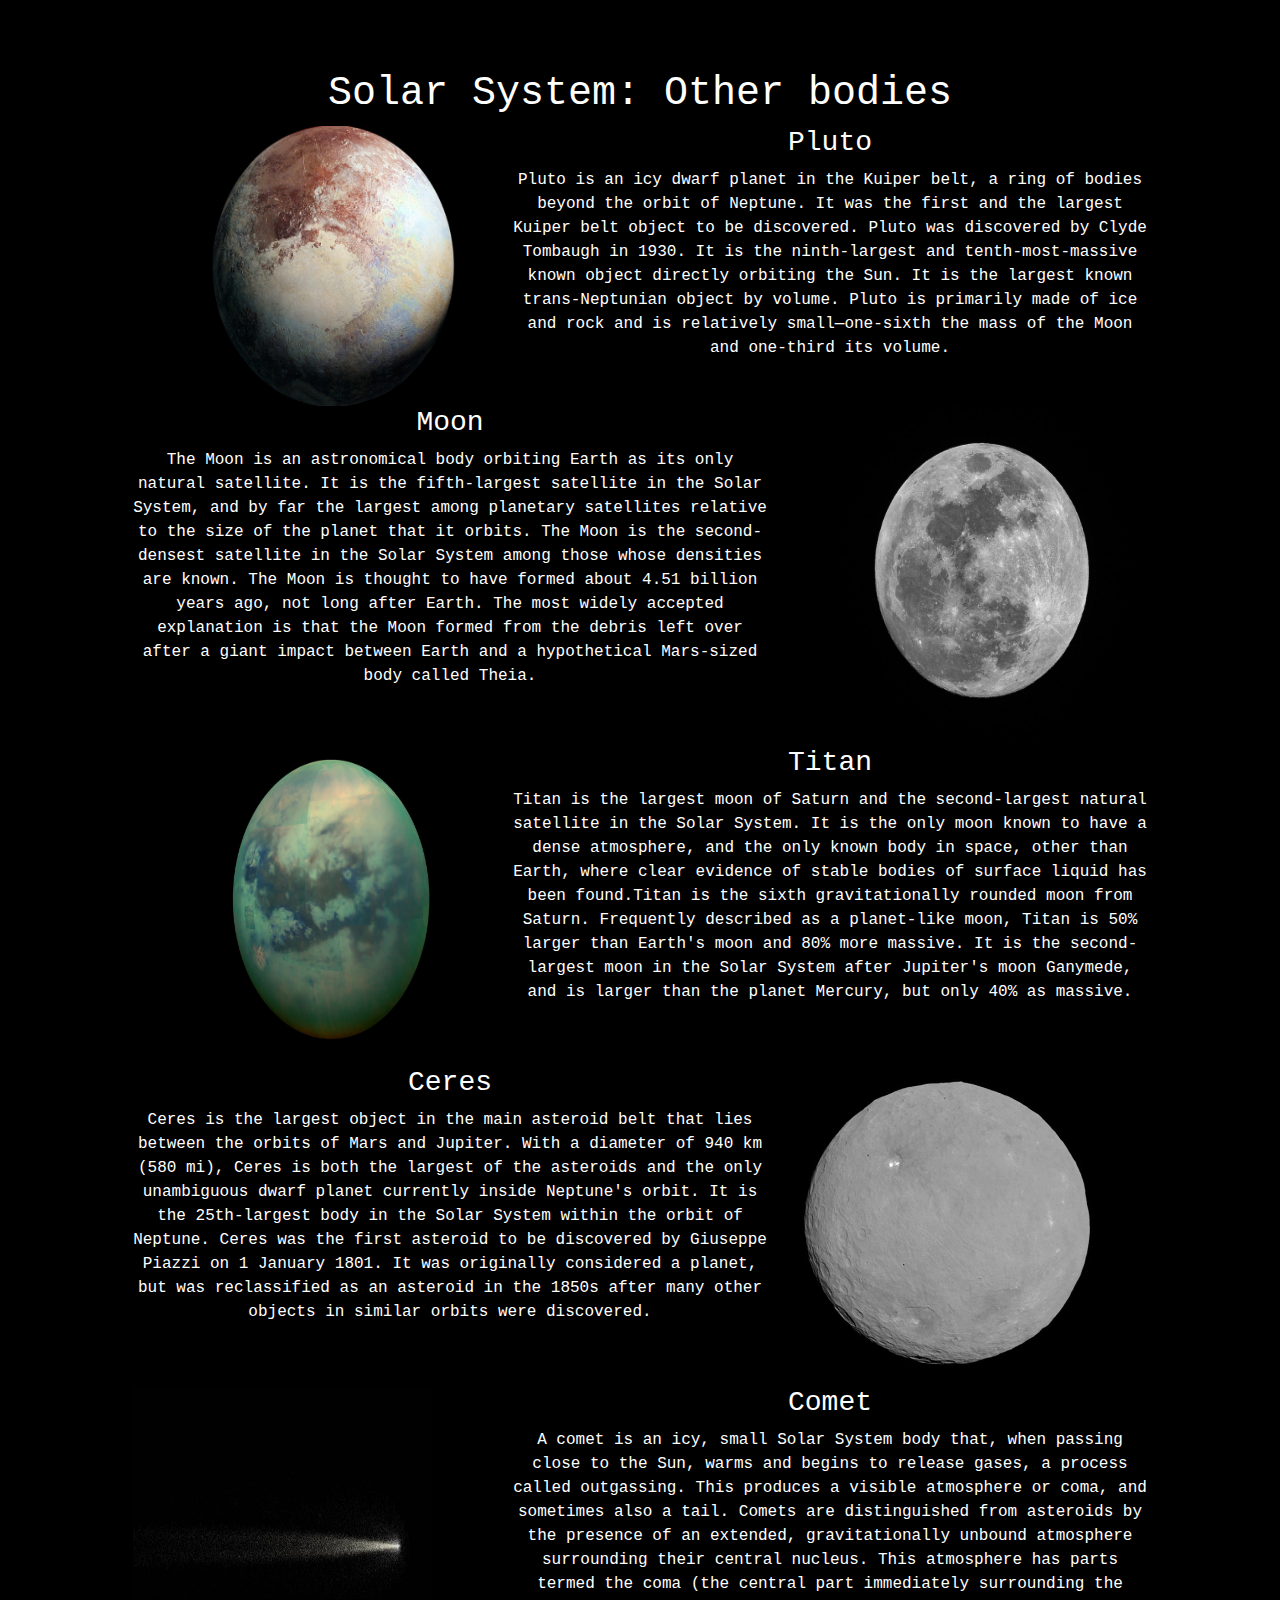
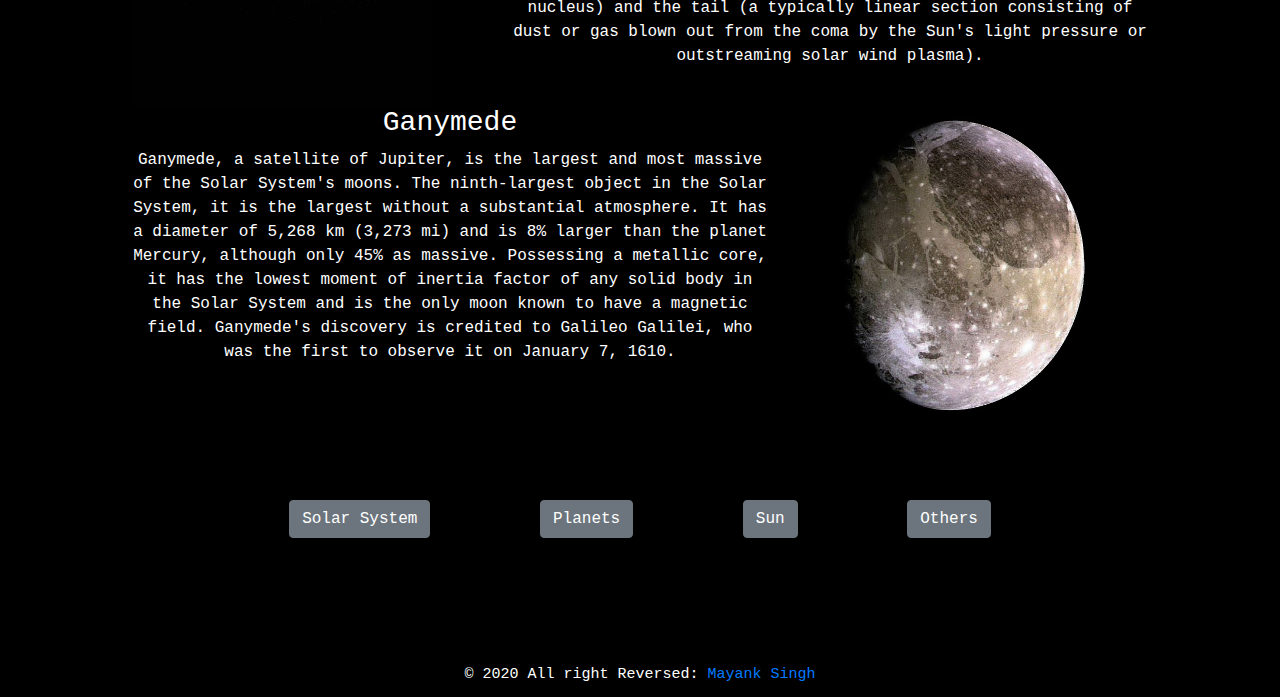
==== others.html @ 8ef4bafe "Added all pages" ====
<!DOCTYPE html>
<html>
    <head>
        <title>Our Solar System</title>
		<meta name="viewport" content="width=device-width, initial-scale=1.0">
		<link rel="stylesheet" href="https://maxcdn.bootstrapcdn.com/bootstrap/4.0.0/css/bootstrap.min.css" integrity="sha384-Gn5384xqQ1aoWXA+058RXPxPg6fy4IWvTNh0E263XmFcJlSAwiGgFAW/dAiS6JXm" crossorigin="anonymous">
		<link rel="stylesheet" href="style.css">
	    <!--<style>
            @media (min-width: 500px) {
                header::before {
                    font-size: 32px;
                }
            }

            @media (max-width: 499px) {
                header::before {
                    font-size: 16px;
                }
            }
        </style>-->
    </head>
    <body>	
		<div class='container'>
			<header><h1> Solar System: Other bodies </h1></header>
			
			<div class="row justify-content-center">
				<div class="col-4">
					<img src='pluto.jpg' height='280px' width='400px' alt='Pluto' title='Pluto'/>
				</div>
				<div class="col-7" style='text-align:center'>
					<h3> Pluto </h3>
					<p style='text-align:center'>
						Pluto is an icy dwarf planet in the Kuiper belt, a ring of bodies beyond the orbit of Neptune. It was the first and the largest Kuiper belt object to be discovered.
						Pluto was discovered by Clyde Tombaugh in 1930. It is the ninth-largest and tenth-most-massive known object directly orbiting the Sun. It is the largest known 
						trans-Neptunian object by volume. Pluto is primarily made of ice and rock and is relatively small—one-sixth the mass of the Moon and one-third its volume.
					</p>
				</div>
			</div>
			<div class="row justify-content-center">
				<div class="col-7" style='text-align:center'>
					<h3> Moon </h3>
					<p style='text-align:center'>
						The Moon is an astronomical body orbiting Earth as its only natural satellite. It is the fifth-largest satellite in the Solar System, and by far the largest among 
						planetary satellites relative to the size of the planet that it orbits. The Moon is the second-densest satellite in the Solar System among those whose densities are known. 
						The Moon is thought to have formed about 4.51 billion years ago, not long after Earth. The most widely accepted explanation is that the Moon formed from the debris left 
						over after a giant impact between Earth and a hypothetical Mars-sized body called Theia. 
					</p>
				</div>
				<div class="col-4">
					<img src='moon.jpg' height='340px' width='380px' alt='Moon' title='Moon'/>
				</div>				
			</div>
			<div class="row justify-content-center">
				<div class="col-4">
					<img src='titan.jpeg' height='320px' width='400px' alt='Titan' title='Titan'/>
				</div>
				<div class="col-7" style='text-align:center'>
					<h3> Titan </h3>
					<p style='text-align:center'>
						Titan is the largest moon of Saturn and the second-largest natural satellite in the Solar System. It is the only moon known to have a dense atmosphere, and the only known 
						body in space, other than Earth, where clear evidence of stable bodies of surface liquid has been found.Titan is the sixth gravitationally rounded moon from Saturn. 
						Frequently described as a planet-like moon, Titan is 50% larger than Earth's moon and 80% more massive. It is the second-largest moon in the Solar System after Jupiter's
						moon Ganymede, and is larger than the planet Mercury, but only 40% as massive.
					</p>
				</div>
			</div>
			<div class="row justify-content-center">
				<div class="col-7" style='text-align:center'>
					<h3> Ceres </h3>
					<p style='text-align:center'>
						Ceres is the largest object in the main asteroid belt that lies between the orbits of Mars and Jupiter. With a diameter of 940 km (580 mi), Ceres is both the largest of the 
						asteroids and the only unambiguous dwarf planet currently inside Neptune's orbit. It is the 25th-largest body in the Solar System within the orbit of Neptune. Ceres was the 
						first asteroid to be discovered by Giuseppe Piazzi on 1 January 1801. It was originally considered a planet, but was reclassified as an asteroid in the 1850s after many other 
						objects in similar orbits were discovered.
					</p>
				</div>
				<div class="col-4">
					<img src='ceres.jpg' height='320px' width='300px' alt='Ceres' title='Ceres'/>
				</div>				
			</div>
			<div class="row justify-content-center">
				<div class="col-4">
					<img src='comet.jpg' height='320px' width='300px' alt='Comet' title='Comet'/>
				</div>
				<div class="col-7" style='text-align:center'>
					<h3> Comet </h3>
					<p style='text-align:center'>
						A comet is an icy, small Solar System body that, when passing close to the Sun, warms and begins to release gases, a process called outgassing. This produces a visible atmosphere 
						or coma, and sometimes also a tail. Comets are distinguished from asteroids by the presence of an extended, gravitationally unbound atmosphere surrounding their central nucleus. 
						This atmosphere has parts termed the coma (the central part immediately surrounding the nucleus) and the tail (a typically linear section consisting of dust or gas blown out from 
						the coma by the Sun's light pressure or outstreaming solar wind plasma).
					</p>
				</div>
			</div>
			<div class="row justify-content-center">
				<div class="col-7" style='text-align:center'>
					<h3> Ganymede </h3>
					<p style='text-align:center'>
						Ganymede, a satellite of Jupiter, is the largest and most massive of the Solar System's moons. The ninth-largest object in the Solar System, it is the largest without a substantial 
						atmosphere. It has a diameter of 5,268 km (3,273 mi) and is 8% larger than the planet Mercury, although only 45% as massive. Possessing a metallic core, it has the lowest moment of 
						inertia factor of any solid body in the Solar System and is the only moon known to have a magnetic field. Ganymede's discovery is credited to Galileo Galilei, who was the first to 
						observe it on January 7, 1610.
					</p>
				</div>
				<div class="col-4">
					<img src='Ganymede.jpg' height='320px' width='300px' alt='Ganymede' title='Ganymede'/>
				</div>				
			</div>	
			</br>
			<nav>
				<div class="text-center">
					<button class="btn btn-secondary"><a href='index.html'>Solar System</a></button>
					<button class="btn btn-secondary"><a href='planets.html'>Planets</a></button> 
					<button class="btn btn-secondary"><a href='sun.html'>  Sun  </a></button>
					<button class="btn btn-secondary"><a href='others.html'>Others</a></button>
				</div>
			</nav>
			<section id="footer">
				<div class="row">
					<div class="col-xs-12 col-sm-12 col-md-12 mt-2 mt-sm-2 text-center text-white">
						<p class="h6">© 2020 All right Reversed: <a href="" target="_blank" style='text-decoration:none'>Mayank Singh</a></p>
					</div>
				</div>	
			</section>

			
		</div>
    </body>
</html>
---- style.css ----
header {
	color:white;
	text-align:center;
	padding-top:70px;
	font-weight:bold;
	font-size:44px;
}
table {
	width:100%;
	text-align:center;
}
button a:hover {
	font-size:130%;
	text-decoration:none;
	text-transform:uppercase;
	color:white;
}
td > a{
    display:block;
	text-decoration:none;
	color:white;
}
td  a:hover{
    display:block;
	text-decoration:none;
	color:blue;
}
p::selection{
	background-color:yellow;
	color:red;
}
#main {
  #background-image: url('639118.jpg');
  #font-family: OCR A Extended;
  #font-family: "Courier New", Courier, monospace;
  font-family: "Lucida Console", Monaco, monospace;
  background-repeat: no-repeat;
  background-color:#0b1306;
  color:white;
  #background-size:cover;
}
p, nav {
	animation: createBox 1s;
}
@keyframes createBox {
  from {
    transform: scale(0);
  }
  to {
    transform: scale(1);
  }
}
button {
	margin:50px;
}

section {
	margin-top:65px;
	#margin-top:-950px;
	#margin-bottom:5px;
    padding: 5px 0;
}
.h6 {
	font-size:15px;
}
button > a {
	text-decoration:none;
	color:white;
}
body {
	background-color:black;
    font-family: "Lucida Console", Monaco, monospace;
	color:white;
}


.modalDialog {
    position: fixed;
    font-family: Arial, Helvetica, sans-serif;
    top: 0;
    right: 0;
    bottom: 0;
    left: 0;
    background: rgba(0, 0, 0, 0.8);
    z-index: 99999;
    opacity:0;
    -webkit-transition: opacity 400ms ease-in;
    -moz-transition: opacity 400ms ease-in;
    transition: opacity 400ms ease-in;
    pointer-events: none;
}
.modalDialog:target {
    opacity:1;
    pointer-events: auto;
}
.modalDialog > div {
    width: 700px;
    position: relative;
    margin: 10% auto;
    padding: 5px 20px 13px 20px;
    border-radius: 10px;
    background: white;
	color:black;
}
.close {
    background: #606061;
    color: #FFFFFF;
    line-height: 25px;
    position: absolute;
    right: -12px;
    text-align: center;
    top: -10px;
    width: 24px;
    text-decoration: none;
    font-weight: bold;
    -webkit-border-radius: 12px;
    -moz-border-radius: 12px;
    border-radius: 12px;
    -moz-box-shadow: 1px 1px 3px #000;
    -webkit-box-shadow: 1px 1px 3px #000;
    box-shadow: 1px 1px 3px #000;
}
.close:hover {
    background: #00d9ff;
}
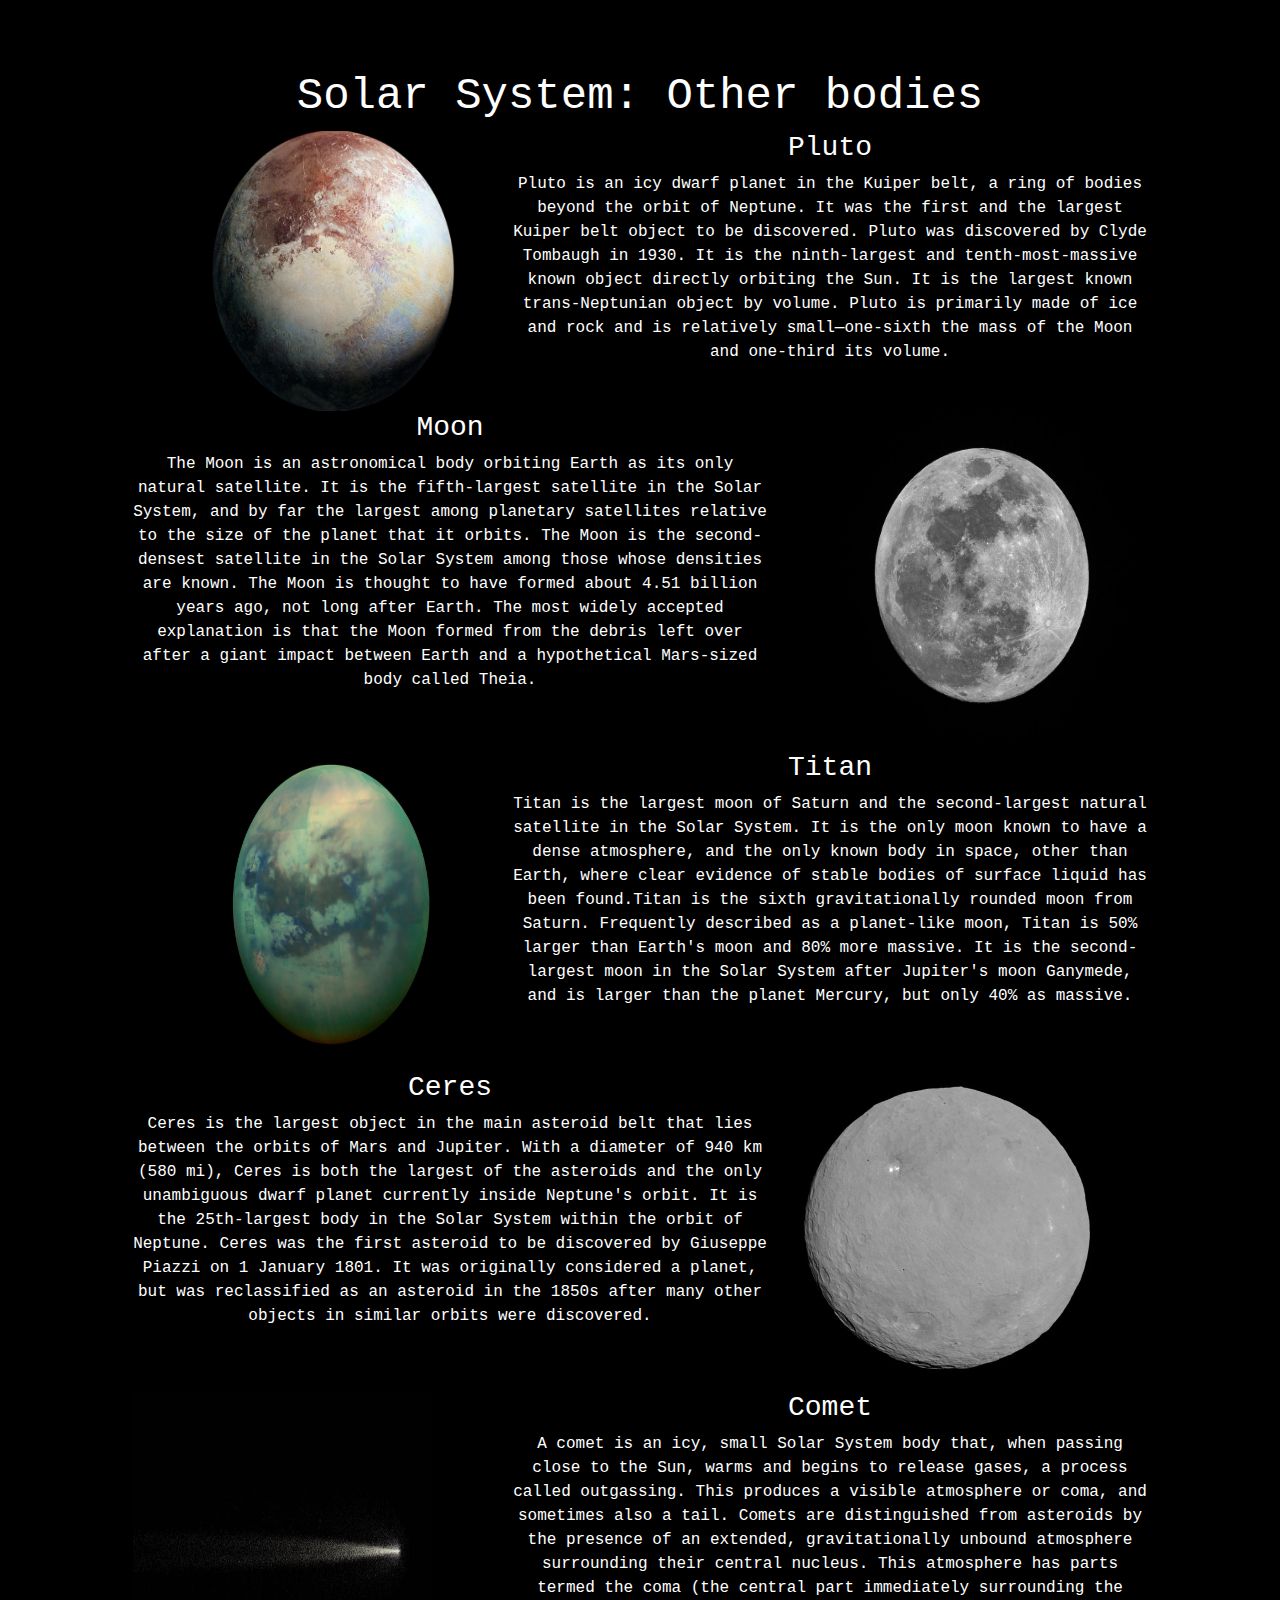
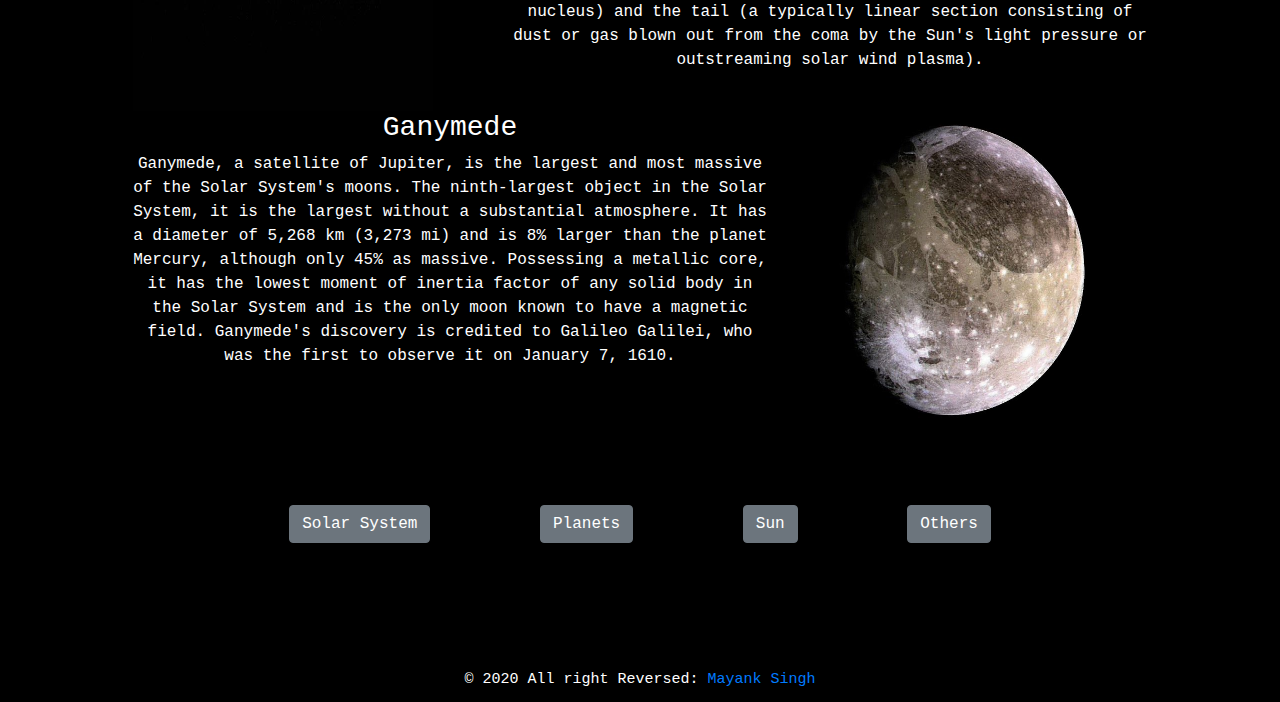
==== commit 37b7537b: "styling for small screens" ====
--- a/others.html
+++ b/others.html
@@ -5,19 +5,19 @@
 		<meta name="viewport" content="width=device-width, initial-scale=1.0">
 		<link rel="stylesheet" href="https://maxcdn.bootstrapcdn.com/bootstrap/4.0.0/css/bootstrap.min.css" integrity="sha384-Gn5384xqQ1aoWXA+058RXPxPg6fy4IWvTNh0E263XmFcJlSAwiGgFAW/dAiS6JXm" crossorigin="anonymous">
 		<link rel="stylesheet" href="style.css">
-	    <!--<style>
+	    <style>
             @media (min-width: 500px) {
-                header::before {
-                    font-size: 32px;
+                h1 {
+                    font-size: 44px;
                 }
             }
 
             @media (max-width: 499px) {
-                header::before {
-                    font-size: 16px;
+                h1 {
+                    font-size: 24px;
                 }
             }
-        </style>-->
+        </style>
     </head>
     <body>	
 		<div class='container'>
--- a/style.css
+++ b/style.css
@@ -3,7 +3,7 @@
 	text-align:center;
 	padding-top:70px;
 	font-weight:bold;
-	font-size:44px;
+	#font-size:44px;
 }
 table {
 	width:100%;
@@ -94,7 +94,7 @@
     pointer-events: auto;
 }
 .modalDialog > div {
-    width: 700px;
+    width: 600px;
     position: relative;
     margin: 10% auto;
     padding: 5px 20px 13px 20px;
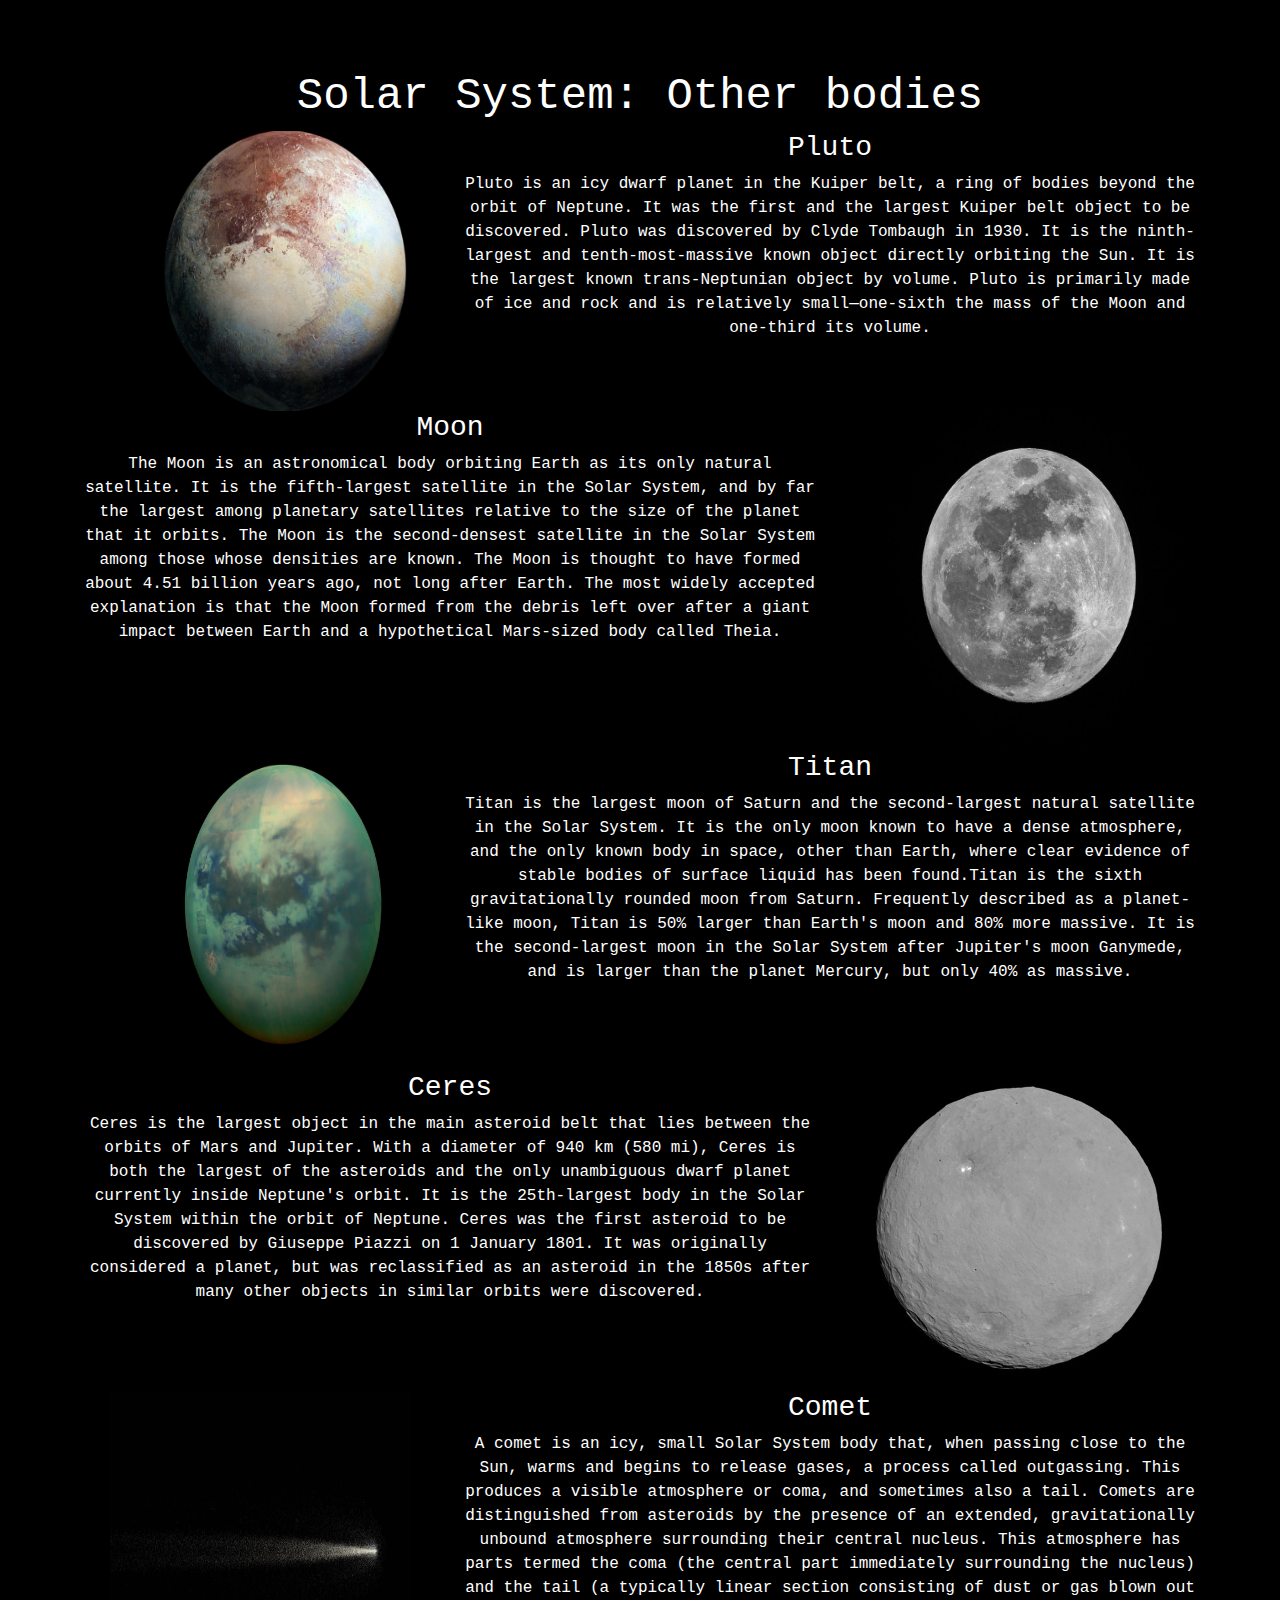
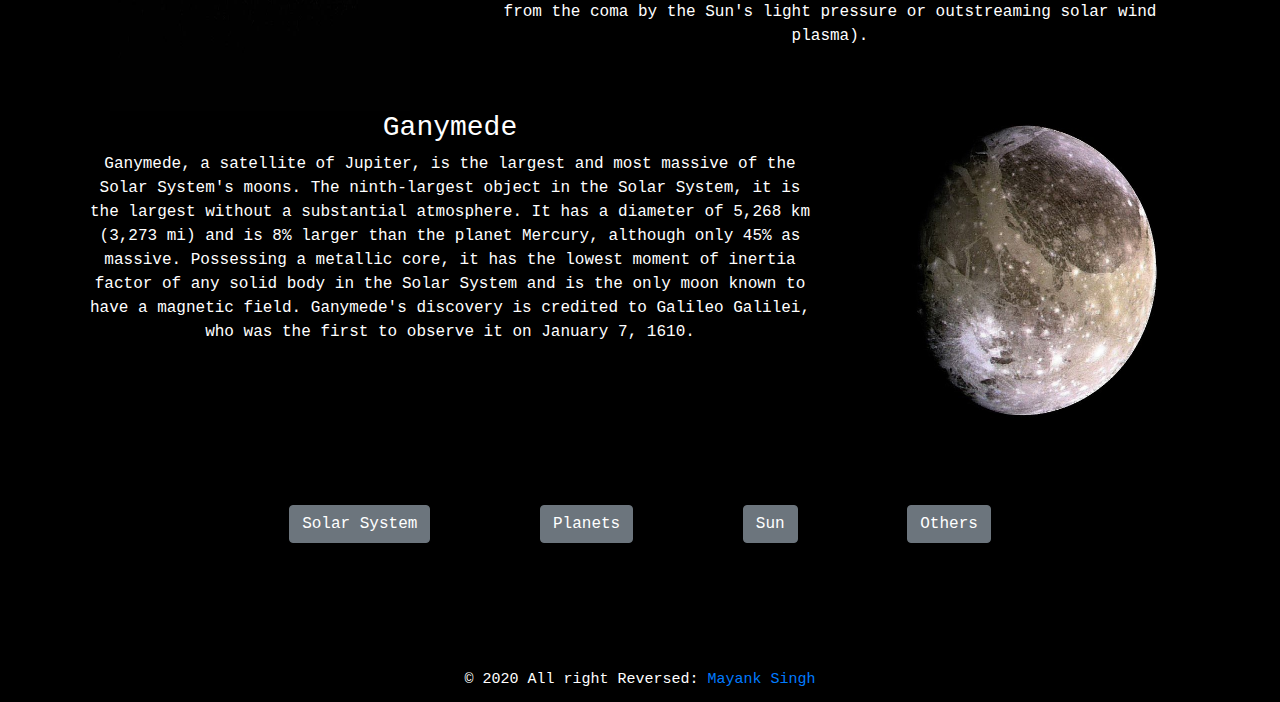
==== commit 171bc452: "modified others.html" ====
--- a/others.html
+++ b/others.html
@@ -24,10 +24,10 @@
 			<header><h1> Solar System: Other bodies </h1></header>
 			
 			<div class="row justify-content-center">
-				<div class="col-4">
-					<img src='pluto.jpg' height='280px' width='400px' alt='Pluto' title='Pluto'/>
+				<div class="col-lg-4 col-xs-3">
+					<img src='pluto.jpg' height='280px' width='400px' alt='Pluto' title='Pluto' class="center"/>
 				</div>
-				<div class="col-7" style='text-align:center'>
+				<div class="col-lg-8 col-xs-9" style='text-align:center'>
 					<h3> Pluto </h3>
 					<p style='text-align:center'>
 						Pluto is an icy dwarf planet in the Kuiper belt, a ring of bodies beyond the orbit of Neptune. It was the first and the largest Kuiper belt object to be discovered.
@@ -37,7 +37,7 @@
 				</div>
 			</div>
 			<div class="row justify-content-center">
-				<div class="col-7" style='text-align:center'>
+				<div class="col-lg-8 col-xs-9" style='text-align:center'>
 					<h3> Moon </h3>
 					<p style='text-align:center'>
 						The Moon is an astronomical body orbiting Earth as its only natural satellite. It is the fifth-largest satellite in the Solar System, and by far the largest among 
@@ -46,15 +46,15 @@
 						over after a giant impact between Earth and a hypothetical Mars-sized body called Theia. 
 					</p>
 				</div>
-				<div class="col-4">
-					<img src='moon.jpg' height='340px' width='380px' alt='Moon' title='Moon'/>
+				<div class="col-lg-4 col-xs-3">
+					<img src='moon.jpg' height='340px' width='380px' alt='Moon' title='Moon' class="center"/>
 				</div>				
 			</div>
 			<div class="row justify-content-center">
-				<div class="col-4">
-					<img src='titan.jpeg' height='320px' width='400px' alt='Titan' title='Titan'/>
+				<div class="col-lg-4 col-xs-3">
+					<img src='titan.jpeg' height='320px' width='400px' alt='Titan' title='Titan' class="center"/>
 				</div>
-				<div class="col-7" style='text-align:center'>
+				<div class="col-lg-8 col-xs-9" style='text-align:center'>
 					<h3> Titan </h3>
 					<p style='text-align:center'>
 						Titan is the largest moon of Saturn and the second-largest natural satellite in the Solar System. It is the only moon known to have a dense atmosphere, and the only known 
@@ -65,7 +65,7 @@
 				</div>
 			</div>
 			<div class="row justify-content-center">
-				<div class="col-7" style='text-align:center'>
+				<div class="col-lg-8 col-xs-9" style='text-align:center'>
 					<h3> Ceres </h3>
 					<p style='text-align:center'>
 						Ceres is the largest object in the main asteroid belt that lies between the orbits of Mars and Jupiter. With a diameter of 940 km (580 mi), Ceres is both the largest of the 
@@ -74,15 +74,15 @@
 						objects in similar orbits were discovered.
 					</p>
 				</div>
-				<div class="col-4">
-					<img src='ceres.jpg' height='320px' width='300px' alt='Ceres' title='Ceres'/>
+				<div class="col-lg-4 col-xs-3">
+					<img src='ceres.jpg' height='320px' width='300px' alt='Ceres' title='Ceres' class="center"/>
 				</div>				
 			</div>
 			<div class="row justify-content-center">
-				<div class="col-4">
-					<img src='comet.jpg' height='320px' width='300px' alt='Comet' title='Comet'/>
+				<div class="col-lg-4 col-xs-3">
+					<img src='comet.jpg' height='320px' width='300px' alt='Comet' title='Comet' class="center"/>
 				</div>
-				<div class="col-7" style='text-align:center'>
+				<div class="col-lg-8 col-xs-9" style='text-align:center'>
 					<h3> Comet </h3>
 					<p style='text-align:center'>
 						A comet is an icy, small Solar System body that, when passing close to the Sun, warms and begins to release gases, a process called outgassing. This produces a visible atmosphere 
@@ -93,7 +93,7 @@
 				</div>
 			</div>
 			<div class="row justify-content-center">
-				<div class="col-7" style='text-align:center'>
+				<div class="col-lg-8 col-xs-9" style='text-align:center'>
 					<h3> Ganymede </h3>
 					<p style='text-align:center'>
 						Ganymede, a satellite of Jupiter, is the largest and most massive of the Solar System's moons. The ninth-largest object in the Solar System, it is the largest without a substantial 
@@ -102,8 +102,8 @@
 						observe it on January 7, 1610.
 					</p>
 				</div>
-				<div class="col-4">
-					<img src='Ganymede.jpg' height='320px' width='300px' alt='Ganymede' title='Ganymede'/>
+				<div class="col-lg-4 col-xs-3">
+					<img src='Ganymede.jpg' height='320px' width='300px' alt='Ganymede' title='Ganymede' class="center"/>
 				</div>				
 			</div>	
 			</br>
--- a/style.css
+++ b/style.css
@@ -94,7 +94,7 @@
     pointer-events: auto;
 }
 .modalDialog > div {
-    width: 600px;
+    #width: 600px;
     position: relative;
     margin: 10% auto;
     padding: 5px 20px 13px 20px;
@@ -107,7 +107,8 @@
     color: #FFFFFF;
     line-height: 25px;
     position: absolute;
-    right: -12px;
+    #right: -12px;
+	#left: 0px;
     text-align: center;
     top: -10px;
     width: 24px;
@@ -122,4 +123,10 @@
 }
 .close:hover {
     background: #00d9ff;
+}
+
+.center {
+  display: block;
+  margin-left: auto;
+  margin-right: auto;
 }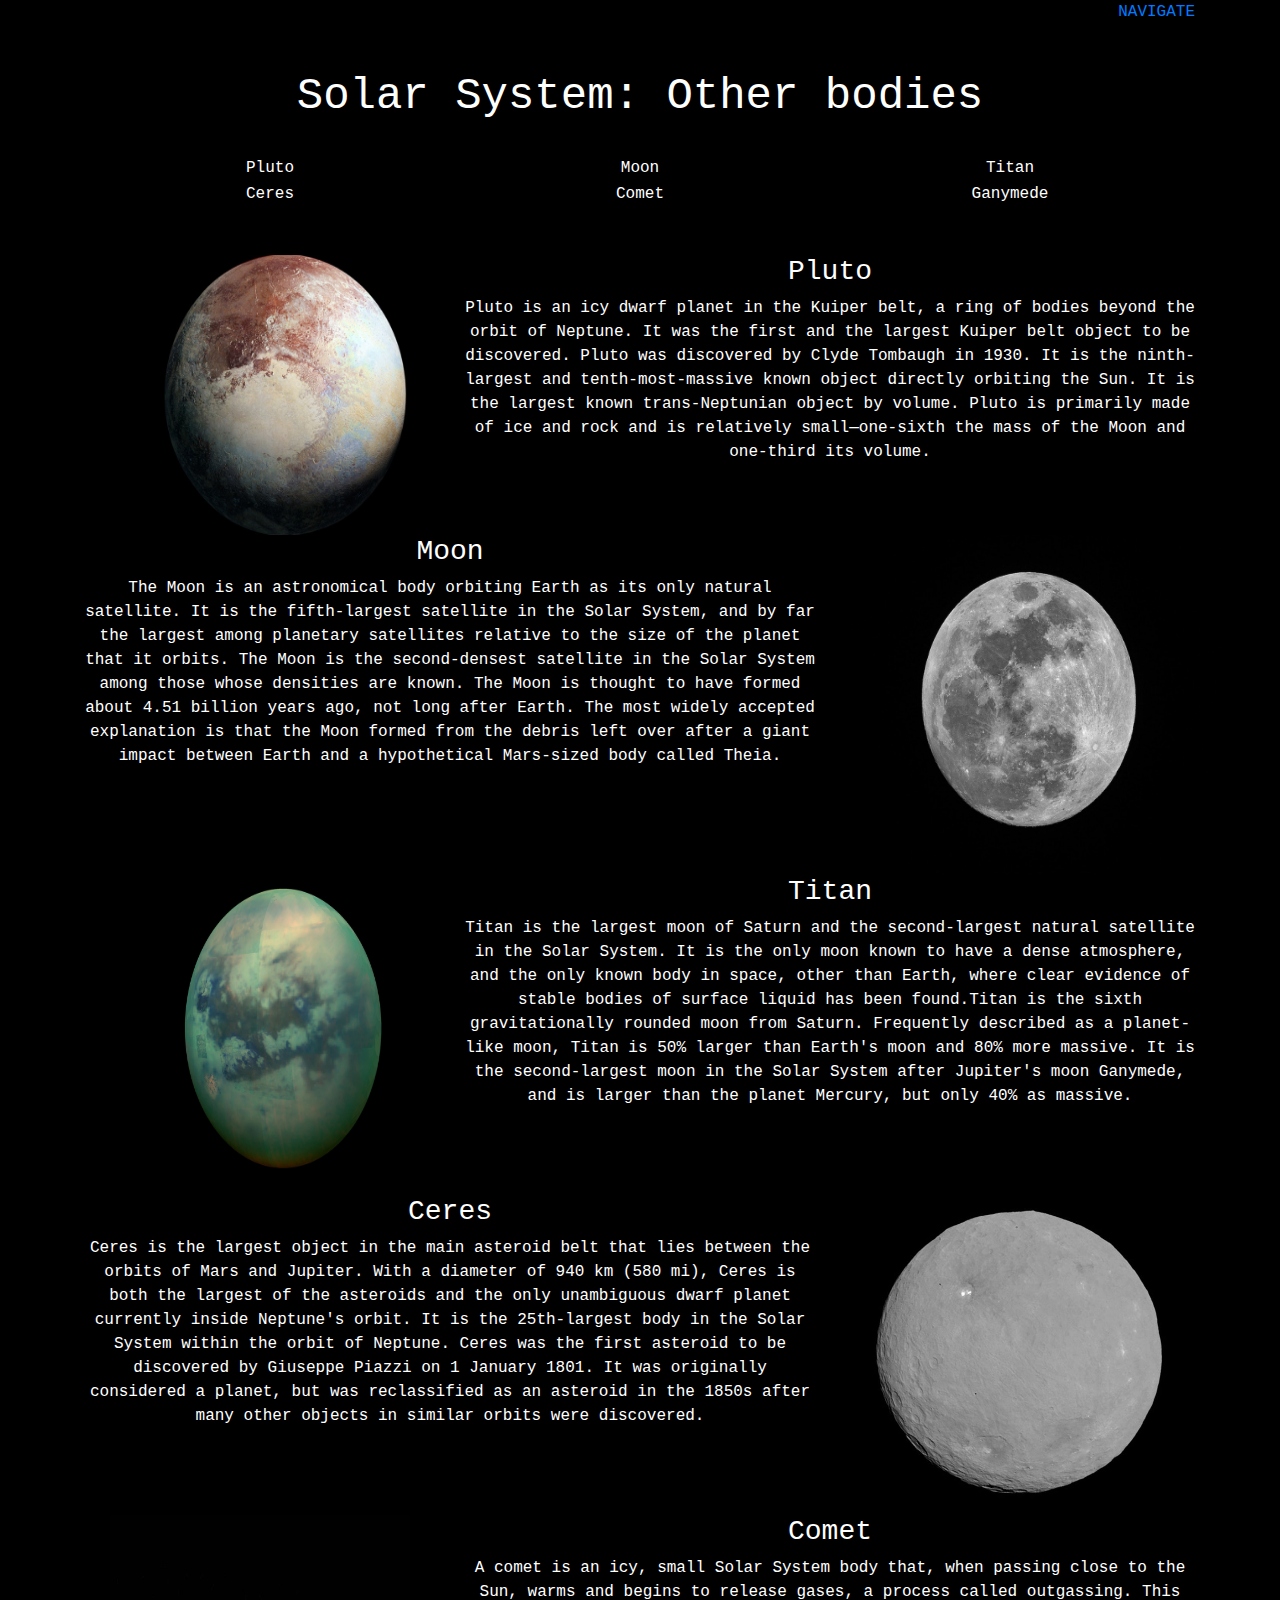
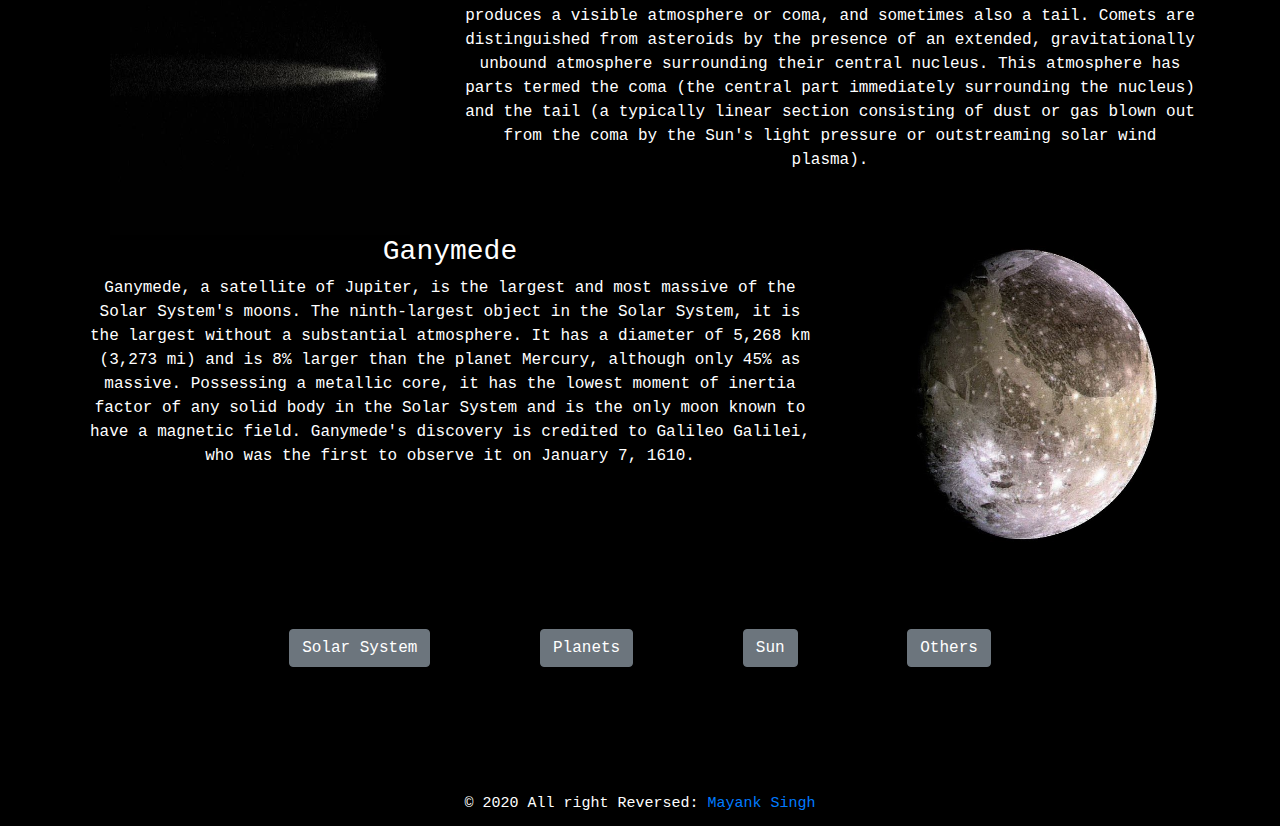
==== commit 4c404f28: "added navigate link" ====
--- a/others.html
+++ b/others.html
@@ -14,21 +14,35 @@
 
             @media (max-width: 499px) {
                 h1 {
-                    font-size: 24px;
+                    font-size: 20px;
                 }
             }
         </style>
     </head>
     <body>	
 		<div class='container'>
+			<a class='topper' href='#navigate'>NAVIGATE</a>
 			<header><h1> Solar System: Other bodies </h1></header>
-			
+			<br/>
+			<table>
+				<tr>
+					<td><a href='#Pluto'>Pluto</a></td>
+					<td><a href='#Moon'>Moon</a></td>
+					<td><a href='#Titan'>Titan</a></td>
+				</tr>
+				<tr>
+					<td><a href='#Ceres'>Ceres</a></td>
+					<td><a href='#Comet'>Comet</a></td>
+					<td><a href='#Ganymede'>Ganymede</a></td>
+				</tr>				
+			</table>
+			<br/><br/>			
 			<div class="row justify-content-center">
-				<div class="col-lg-4 col-xs-3">
+				<div class="col-lg-4 col-xs-4">
 					<img src='pluto.jpg' height='280px' width='400px' alt='Pluto' title='Pluto' class="center"/>
 				</div>
-				<div class="col-lg-8 col-xs-9" style='text-align:center'>
-					<h3> Pluto </h3>
+				<div class="col-lg-8 col-xs-8" style='text-align:center'>
+					<h3 id='Pluto'> Pluto </h3>
 					<p style='text-align:center'>
 						Pluto is an icy dwarf planet in the Kuiper belt, a ring of bodies beyond the orbit of Neptune. It was the first and the largest Kuiper belt object to be discovered.
 						Pluto was discovered by Clyde Tombaugh in 1930. It is the ninth-largest and tenth-most-massive known object directly orbiting the Sun. It is the largest known 
@@ -37,8 +51,8 @@
 				</div>
 			</div>
 			<div class="row justify-content-center">
-				<div class="col-lg-8 col-xs-9" style='text-align:center'>
-					<h3> Moon </h3>
+				<div class="col-lg-8 col-xs-8" style='text-align:center'>
+					<h3 id='Moon'> Moon </h3>
 					<p style='text-align:center'>
 						The Moon is an astronomical body orbiting Earth as its only natural satellite. It is the fifth-largest satellite in the Solar System, and by far the largest among 
 						planetary satellites relative to the size of the planet that it orbits. The Moon is the second-densest satellite in the Solar System among those whose densities are known. 
@@ -46,16 +60,16 @@
 						over after a giant impact between Earth and a hypothetical Mars-sized body called Theia. 
 					</p>
 				</div>
-				<div class="col-lg-4 col-xs-3">
+				<div class="col-lg-4 col-xs-4">
 					<img src='moon.jpg' height='340px' width='380px' alt='Moon' title='Moon' class="center"/>
 				</div>				
 			</div>
 			<div class="row justify-content-center">
-				<div class="col-lg-4 col-xs-3">
+				<div class="col-lg-4 col-xs-4">
 					<img src='titan.jpeg' height='320px' width='400px' alt='Titan' title='Titan' class="center"/>
 				</div>
-				<div class="col-lg-8 col-xs-9" style='text-align:center'>
-					<h3> Titan </h3>
+				<div class="col-lg-8 col-xs-8" style='text-align:center'>
+					<h3 id='Titan'> Titan </h3>
 					<p style='text-align:center'>
 						Titan is the largest moon of Saturn and the second-largest natural satellite in the Solar System. It is the only moon known to have a dense atmosphere, and the only known 
 						body in space, other than Earth, where clear evidence of stable bodies of surface liquid has been found.Titan is the sixth gravitationally rounded moon from Saturn. 
@@ -65,8 +79,8 @@
 				</div>
 			</div>
 			<div class="row justify-content-center">
-				<div class="col-lg-8 col-xs-9" style='text-align:center'>
-					<h3> Ceres </h3>
+				<div class="col-lg-8 col-xs-8" style='text-align:center'>
+					<h3 id='Ceres'> Ceres </h3>
 					<p style='text-align:center'>
 						Ceres is the largest object in the main asteroid belt that lies between the orbits of Mars and Jupiter. With a diameter of 940 km (580 mi), Ceres is both the largest of the 
 						asteroids and the only unambiguous dwarf planet currently inside Neptune's orbit. It is the 25th-largest body in the Solar System within the orbit of Neptune. Ceres was the 
@@ -74,16 +88,16 @@
 						objects in similar orbits were discovered.
 					</p>
 				</div>
-				<div class="col-lg-4 col-xs-3">
+				<div class="col-lg-4 col-xs-4">
 					<img src='ceres.jpg' height='320px' width='300px' alt='Ceres' title='Ceres' class="center"/>
 				</div>				
 			</div>
 			<div class="row justify-content-center">
-				<div class="col-lg-4 col-xs-3">
+				<div class="col-lg-4 col-xs-4">
 					<img src='comet.jpg' height='320px' width='300px' alt='Comet' title='Comet' class="center"/>
 				</div>
-				<div class="col-lg-8 col-xs-9" style='text-align:center'>
-					<h3> Comet </h3>
+				<div class="col-lg-8 col-xs-8" style='text-align:center'>
+					<h3 id='Comet'> Comet </h3>
 					<p style='text-align:center'>
 						A comet is an icy, small Solar System body that, when passing close to the Sun, warms and begins to release gases, a process called outgassing. This produces a visible atmosphere 
 						or coma, and sometimes also a tail. Comets are distinguished from asteroids by the presence of an extended, gravitationally unbound atmosphere surrounding their central nucleus. 
@@ -93,8 +107,8 @@
 				</div>
 			</div>
 			<div class="row justify-content-center">
-				<div class="col-lg-8 col-xs-9" style='text-align:center'>
-					<h3> Ganymede </h3>
+				<div class="col-lg-8 col-xs-8" style='text-align:center'>
+					<h3 id='Ganymede'> Ganymede </h3>
 					<p style='text-align:center'>
 						Ganymede, a satellite of Jupiter, is the largest and most massive of the Solar System's moons. The ninth-largest object in the Solar System, it is the largest without a substantial 
 						atmosphere. It has a diameter of 5,268 km (3,273 mi) and is 8% larger than the planet Mercury, although only 45% as massive. Possessing a metallic core, it has the lowest moment of 
@@ -102,12 +116,12 @@
 						observe it on January 7, 1610.
 					</p>
 				</div>
-				<div class="col-lg-4 col-xs-3">
+				<div class="col-lg-4 col-xs-4">
 					<img src='Ganymede.jpg' height='320px' width='300px' alt='Ganymede' title='Ganymede' class="center"/>
 				</div>				
 			</div>	
 			</br>
-			<nav>
+			<nav id='navigate'>
 				<div class="text-center">
 					<button class="btn btn-secondary"><a href='index.html'>Solar System</a></button>
 					<button class="btn btn-secondary"><a href='planets.html'>Planets</a></button> 
--- a/style.css
+++ b/style.css
@@ -5,9 +5,10 @@
 	font-weight:bold;
 	#font-size:44px;
 }
-table {
+table, td {
 	width:100%;
 	text-align:center;
+	table-layout: fixed;
 }
 button a:hover {
 	font-size:130%;
@@ -54,11 +55,15 @@
 	margin:50px;
 }
 
-section {
+#footer {
 	margin-top:65px;
-	#margin-top:-950px;
-	#margin-bottom:5px;
     padding: 5px 0;
+}
+#indexfooter {
+	padding: 5px 0;
+	bottom: 0;
+	left: 0;
+	width: 100%;
 }
 .h6 {
 	font-size:15px;
@@ -129,4 +134,15 @@
   display: block;
   margin-left: auto;
   margin-right: auto;
+}
+
+.topper {
+	top: 0;
+	text-decoration:none;
+	float:right;
+}
+.topper:hover {
+	top: 0;
+	text-decoration:none;
+	float:right;
 }